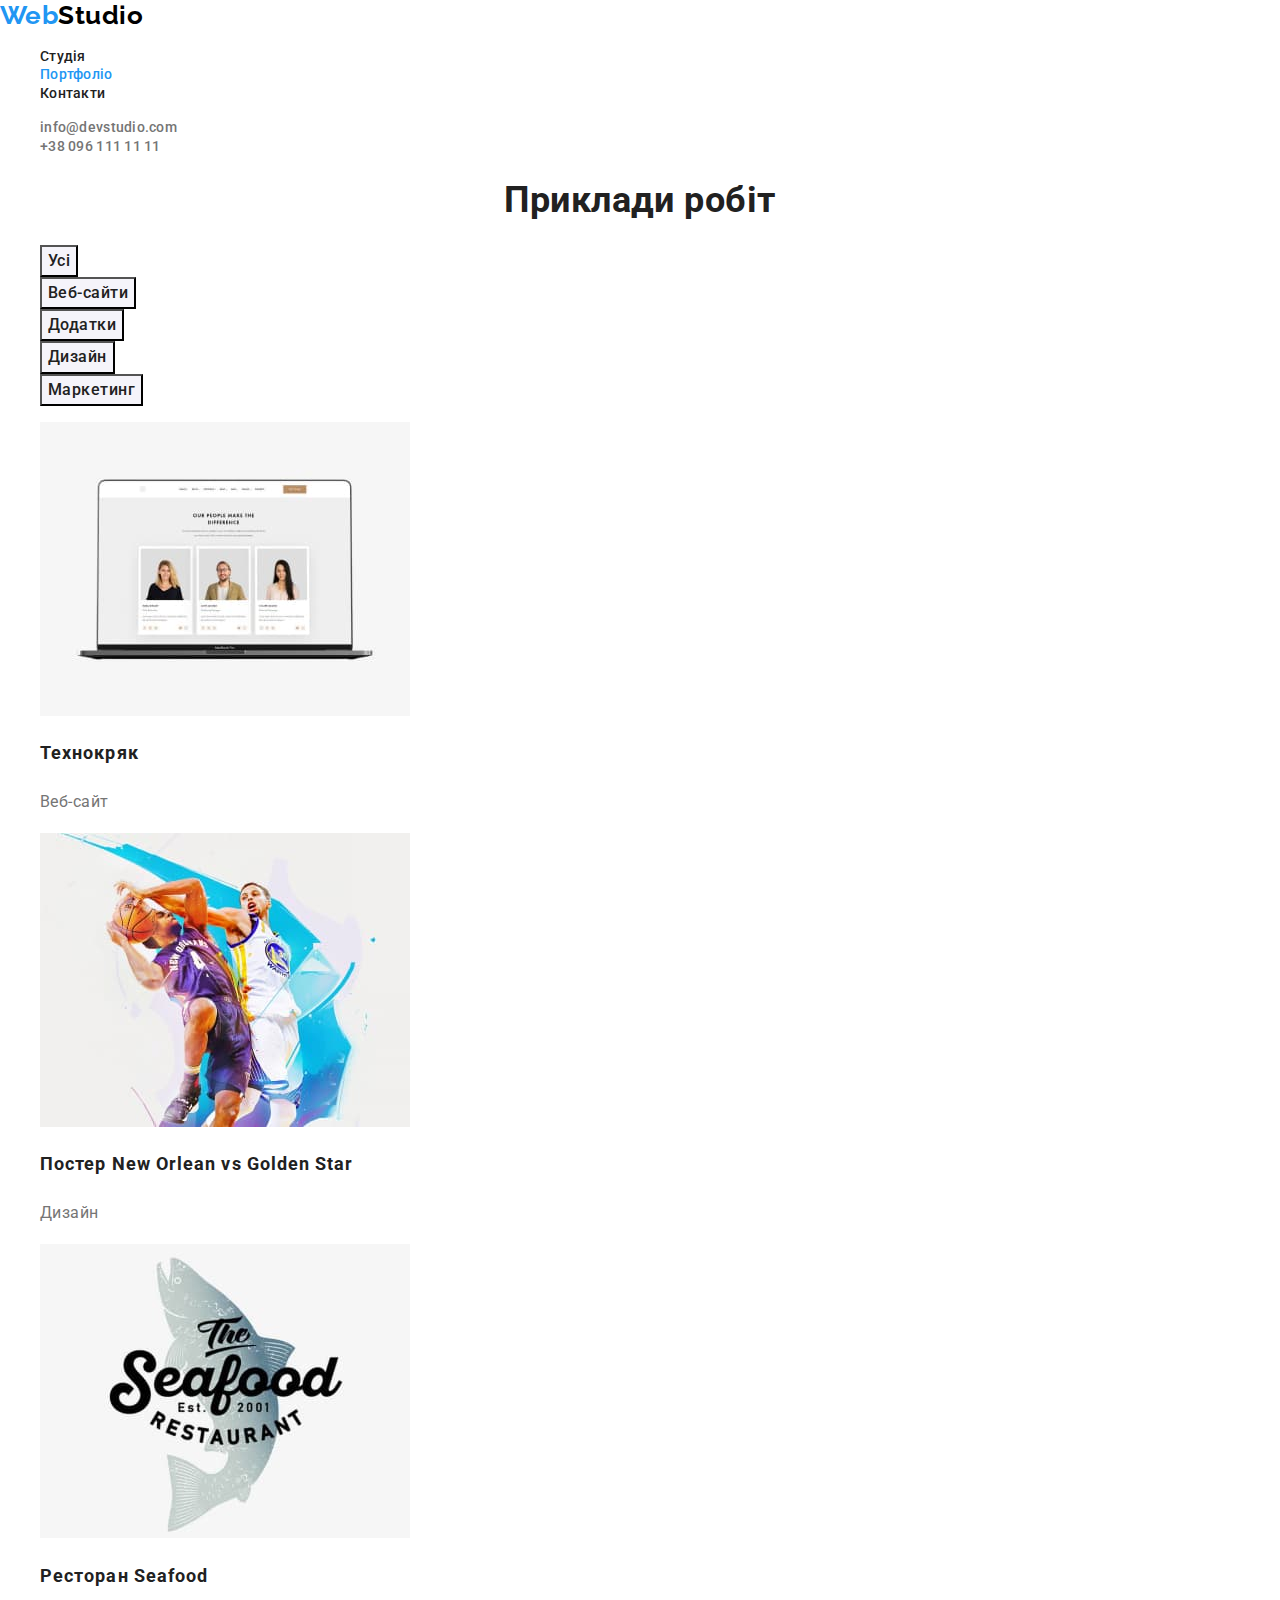
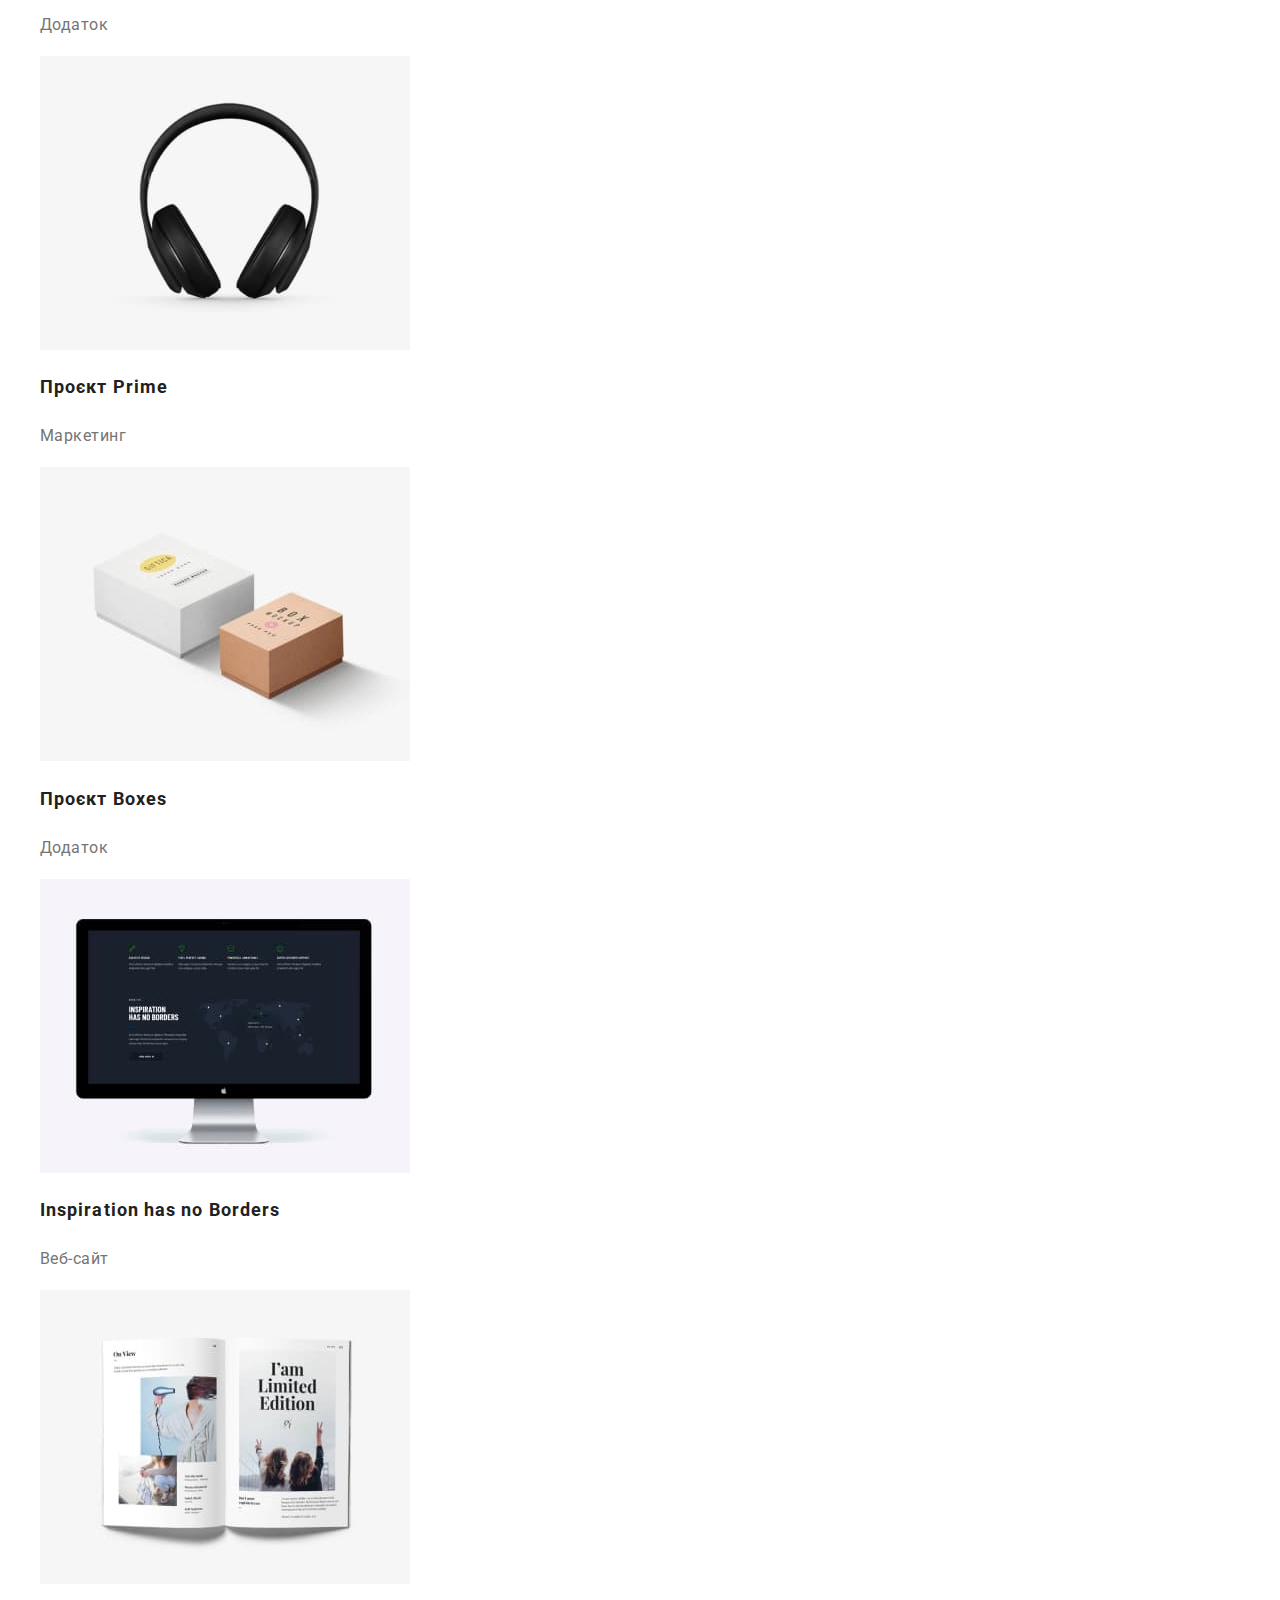
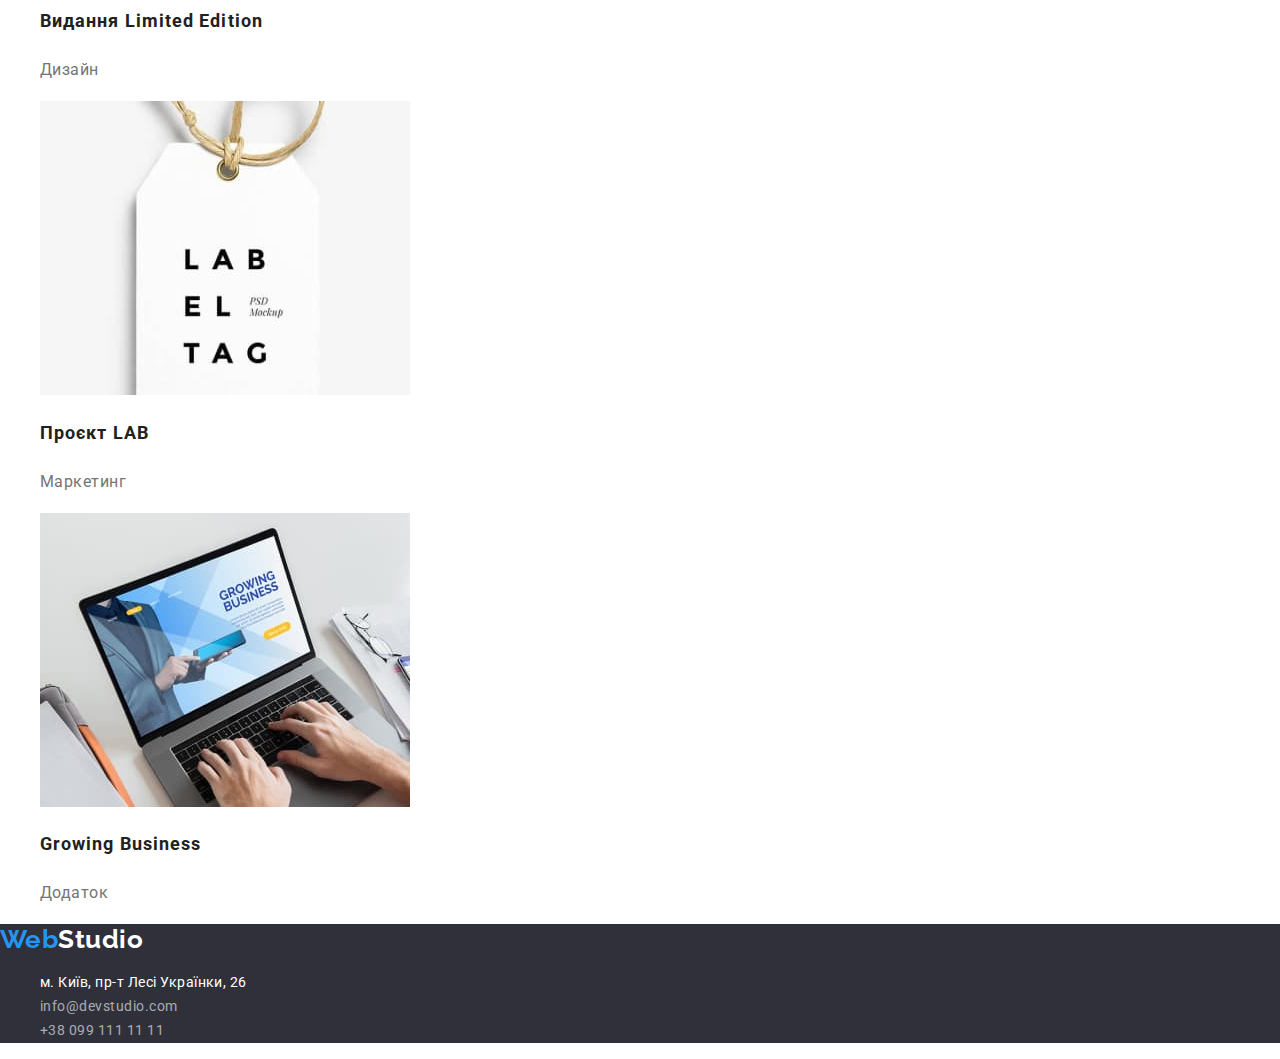
==== portfolio.html @ f47fa20b "adds files from hw 2 and normalize" ====
<!DOCTYPE html>
<html lang="en">
  <head>
    <meta charset="UTF-8" />
    <meta http-equiv="X-UA-Compatible" content="IE=edge" />
    <meta name="viewport" content="width=device-width, initial-scale=1.0" />
    <title>WebStudio Portfolio</title>
    <link rel="preconnect" href="https://fonts.googleapis.com" />
    <link rel="preconnect" href="https://fonts.gstatic.com" crossorigin />
    <link
      href="https://fonts.googleapis.com/css2?family=Raleway:wght@700&family=Roboto:wght@400;500;700;900&display=swap"
      rel="stylesheet"
    />
    <link rel="stylesheet" href="https://cdnjs.cloudflare.com/ajax/libs/modern-normalize/1.1.0/modern-normalize.min.css" />
    <link rel="stylesheet" href="./css/styles.css" />
  </head>
  <body>
    <header>
      <nav>
        <a class="link logo" href="./index.html ">
          <span class="logo-start">Web</span>Studio</a
        >
        <ul class="list site-nav">
          <li><a class="link" href="./index.html">Студія</a></li>
          <li><a class="link current" href="./portfolio.html">Портфоліо</a></li>
          <li><a class="link" href="">Контакти</a></li>
        </ul>
      </nav>
      <ul class="list contacts-nav">
        <li>
          <a class="link" href="mailto:info@devstudio.com"
            >info@devstudio.com</a
          >
        </li>
        <li><a class="link" href="tel:+380961111111">+38 096 111 11 11</a></li>
      </ul>
    </header>
    <main>
      <section>
        <h1 class="title">Приклади робiт</h1>
        <!-- h1 will be hidden with the help of css -->
        <ul class="list sorter">
          <li><button type="button" class="button">Усі</button></li>
          <li><button type="button" class="button">Веб-сайти</button></li>
          <li><button type="button" class="button">Додатки</button></li>
          <li><button type="button" class="button">Дизайн</button></li>
          <li><button type="button" class="button">Маркетинг</button></li>
        </ul>
        <ul class="list work-example">
          <li>
            <a href="" class="example">
              <img
                src="./images/portfolio-pics/img-1.jpg"
                alt="Ноутбук"
                width="370"
                height="294"
              />
              <h2 class="subtitle">Технокряк</h2>
              <p class="text">Веб-сайт</p>
            </a>
          </li>
          <li>
            <a href="" class="example">
              <img
                src="./images/portfolio-pics/img-2.jpg"
                alt="Баскетбол"
                width="370"
                height="294"
              />
              <h2 class="subtitle">
                Постер <span lang="en">New Orlean vs Golden Star</span>
              </h2>
              <p class="text">Дизайн</p>
            </a>
          </li>
          <li>
            <a href="" class="example">
              <img
                src="./images/portfolio-pics/img-3.jpg"
                alt="Риба"
                width="370"
                height="294"
              />
              <h2 class="subtitle">Ресторан <span lang="en">Seafood</span></h2>
              <p class="text">Додаток</p>
            </a>
          </li>
          <li>
            <a href="" class="example">
              <img
                src="./images/portfolio-pics/img-4.jpg"
                alt="Навушники"
                width="370"
                height="294"
              />
              <h2 class="subtitle">Проєкт <span lang="en">Prime</span></h2>
              <p class="text">Маркетинг</p>
            </a>
          </li>
          <li>
            <a href="" class="example">
              <img
                src="./images/portfolio-pics/img-5.jpg"
                alt="Дві коробки"
                width="370"
                height="294"
              />
              <h2 class="subtitle">Проєкт <span lang="en">Boxes </span></h2>
              <p class="text">Додаток</p>
            </a>
          </li>
          <li>
            <a href="" class="example">
              <img
                src="./images/portfolio-pics/img-6.jpg"
                alt="Монітор iMac"
                width="370"
                height="294"
              />
              <h2 class="subtitle" lang="en">Inspiration has no Borders</h2>
              <p class="text">Веб-сайт</p>
            </a>
          </li>
          <li>
            <a href="" class="example">
              <img
                src="./images/portfolio-pics/img-7.jpg"
                alt="Журнал"
                width="370"
                height="294"
              />
              <h2 class="subtitle">Видання <span>Limited Edition</span></h2>
              <p class="text">Дизайн</p>
            </a>
          </li>
          <li>
            <a href="" class="example">
              <img
                src="./images/portfolio-pics/img-8.jpg"
                alt="Бірка"
                width="370"
                height="294"
              />
              <h2 class="subtitle">Проєкт <span lang="en">LAB</span></h2>
              <p class="text">Маркетинг</p>
            </a>
          </li>
          <li>
            <a href="" class="example">
              <img
                src="./images/portfolio-pics/img-9.jpg"
                alt="Руки на ноутбуці"
                width="370"
                height="294"
              />
              <h2 class="subtitle" lang="en">Growing Business</h2>
              <p class="text">Додаток</p>
            </a>
          </li>
        </ul>
      </section>
    </main>
    <footer class="footer">
      <a class="link logo" href="./index.html"
        ><span class="logo-start">Web</span
        ><span class="logo-end">Studio</span></a
      >
      <address class="address-nav">
        <ul class="list">
          <li>
            <a
              class="link map"
              href="https://goo.gl/maps/hFDBtTGMjcZhoMpHA"
              target="_blank"
              rel="noopener noreferrer nofollow"
            >
              м. Київ, пр-т Лесі Українки, 26</a
            >
          </li>
          <li>
            <a class="link contact" href="mailto:info@devstudio.com"
              >info@devstudio.com</a
            >
          </li>
          <li>
            <a class="link contact" href="tel:+380991111111"
              >+38 099 111 11 11</a
            >
          </li>
        </ul>
      </address>
    </footer>
  </body>
</html>
---- css/styles.css ----
/* основной цвет бэка #F5F5F5 */
/* #FFFFFF цвет бэка хедера  */
/* цвет бэка футера #2F303A */
/* наша команда #F5F4FA */
/* цвет заголовков #212121 */
/* увет текста #757575 */
/*  акцент #2196F3 */
/* roboto 400 700 */

:root {
  --main-background-color: #ffffff;
  --footer-backgroung-color: #2f303a;
  --main-color: #757575;
  --title-color: #212121;
  --accent-color: #2196f3;
}
/* basic styles */
body {
  background-color: var(--main-background-color);
  color: var(--main-color);
  font-family: Roboto, sans-serif;
  letter-spacing: 0.03em;
}
.list {
  list-style: none;
}
.link {
  text-decoration: inherit;
}

/* header styles */
header {
  background-color: #ffffff;
}
.logo {
  color: #000;
}
.logo-start {
  color: var(--accent-color);
}
.site-nav .link {
  color: var(--title-color);
}
.site-nav .link:hover,
.site-nav .link:focus {
  color: var(--accent-color);
}
.contacts-nav .link {
  color: inherit;
}
.contacts-nav .link:hover,
.contacts-nav .link:focus {
  color: var(--accent-color);
}
.site-nav .current {
  color: var(--accent-color);
}
.logo {
  font-family: Raleway, sans-serif;
  font-weight: 700;
  font-size: 26px;
  line-height: 1.19;
}
.site-nav .link,
.contacts-nav .link {
  font-weight: 500;
  font-size: 14px;
  line-height: 1.14;
  letter-spacing: 0.02em;
}

/* main styles */
.hero {
  background-color: var(--footer-backgroung-color);
}
.hero-title {
  color: var(--main-background-color);
  font-weight: 900;
  font-size: 44px;
  line-height: 1.36;
  text-align: center;
  text-transform: uppercase;
}

.title,
.subtitle {
  color: var(--title-color);
}
.hero-button {
  color: var(--main-background-color);
  background-color: var(--accent-color);
  font-family: inherit;
  font-weight: 700;
  font-size: 16px;
  line-height: 1.88;
}
.hero-button:hover,
.hero-button:focus {
  background-color: #188ce8;
}
.button {
  color: var(--title-color);
  background-color: #f5f4fa;
}
.button:hover,
.button:focus {
  color: var(--main-background-color);
  background-color: var(--accent-color);
}
.button,
.hero-button {
  cursor: pointer;
}
.list .example {
  text-decoration: inherit;
  color: inherit;
}
.work-example .subtitle,
.hero-title,
.hero-button {
  letter-spacing: 0.06em;
}
.title {
  font-size: 36px;
  line-height: 1.17;
  text-align: center;
}
.advantages .subtitle {
  font-size: 14px;
  line-height: 1.42;
  text-transform: uppercase;
}
.advantages .text {
  font-style: normal;
  font-size: 14px;
  line-height: 1.71;
}
.team {
  background-color: #f5f4fa;
}
.team .card {
  background-color: var(--main-background-color);
}
.team .subtitle {
  font-weight: 500;
  font-size: 16px;
  line-height: 1.19;
}
.team .position {
  font-size: 16px;
  line-height: 1.19;
}

.sorter .button {
  font-family: inherit;
  font-weight: 500;
  font-size: 16px;
  line-height: 1.63;
  letter-spacing: inherit;
}
.work-example .subtitle {
  font-size: 18px;
  line-height: 2;
}
.work-example .text {
  font-size: 16px;
  line-height: 1.88;
}
/* footer styles */
.footer {
  background-color: var(--footer-backgroung-color);
}
.logo-end {
  color: var(--main-background-color);
}
.link .map {
  color: var(--main-background-color);
}
.address-nav > .list {
  font-style: normal;
}
.map {
  color: var(--main-background-color);
}
.contact {
  color: rgba(255, 255, 255, 0.6);
}
.map:hover,
.contact:hover,
.map:focus,
.contact:focus {
  color: var(--accent-color);
}
.map,
.contact {
  font-size: 14px;
  line-height: 1.71;
}
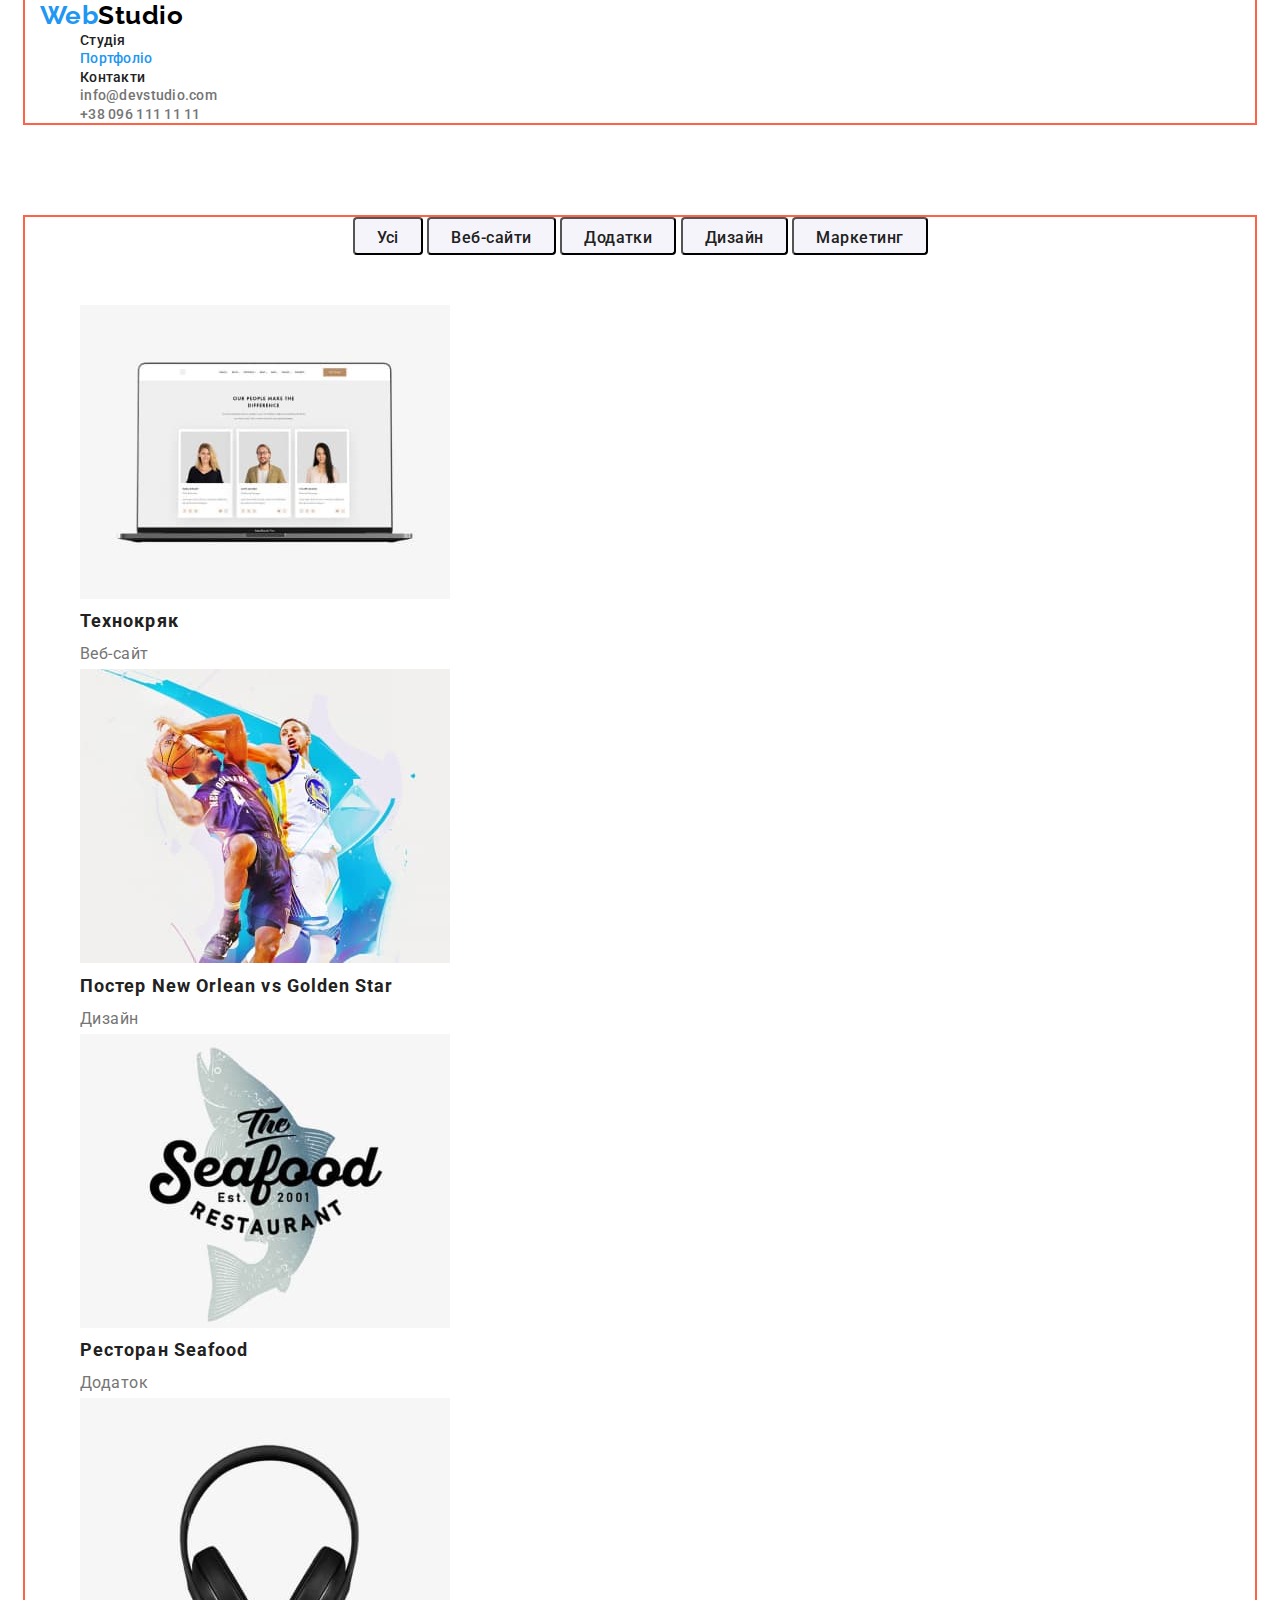
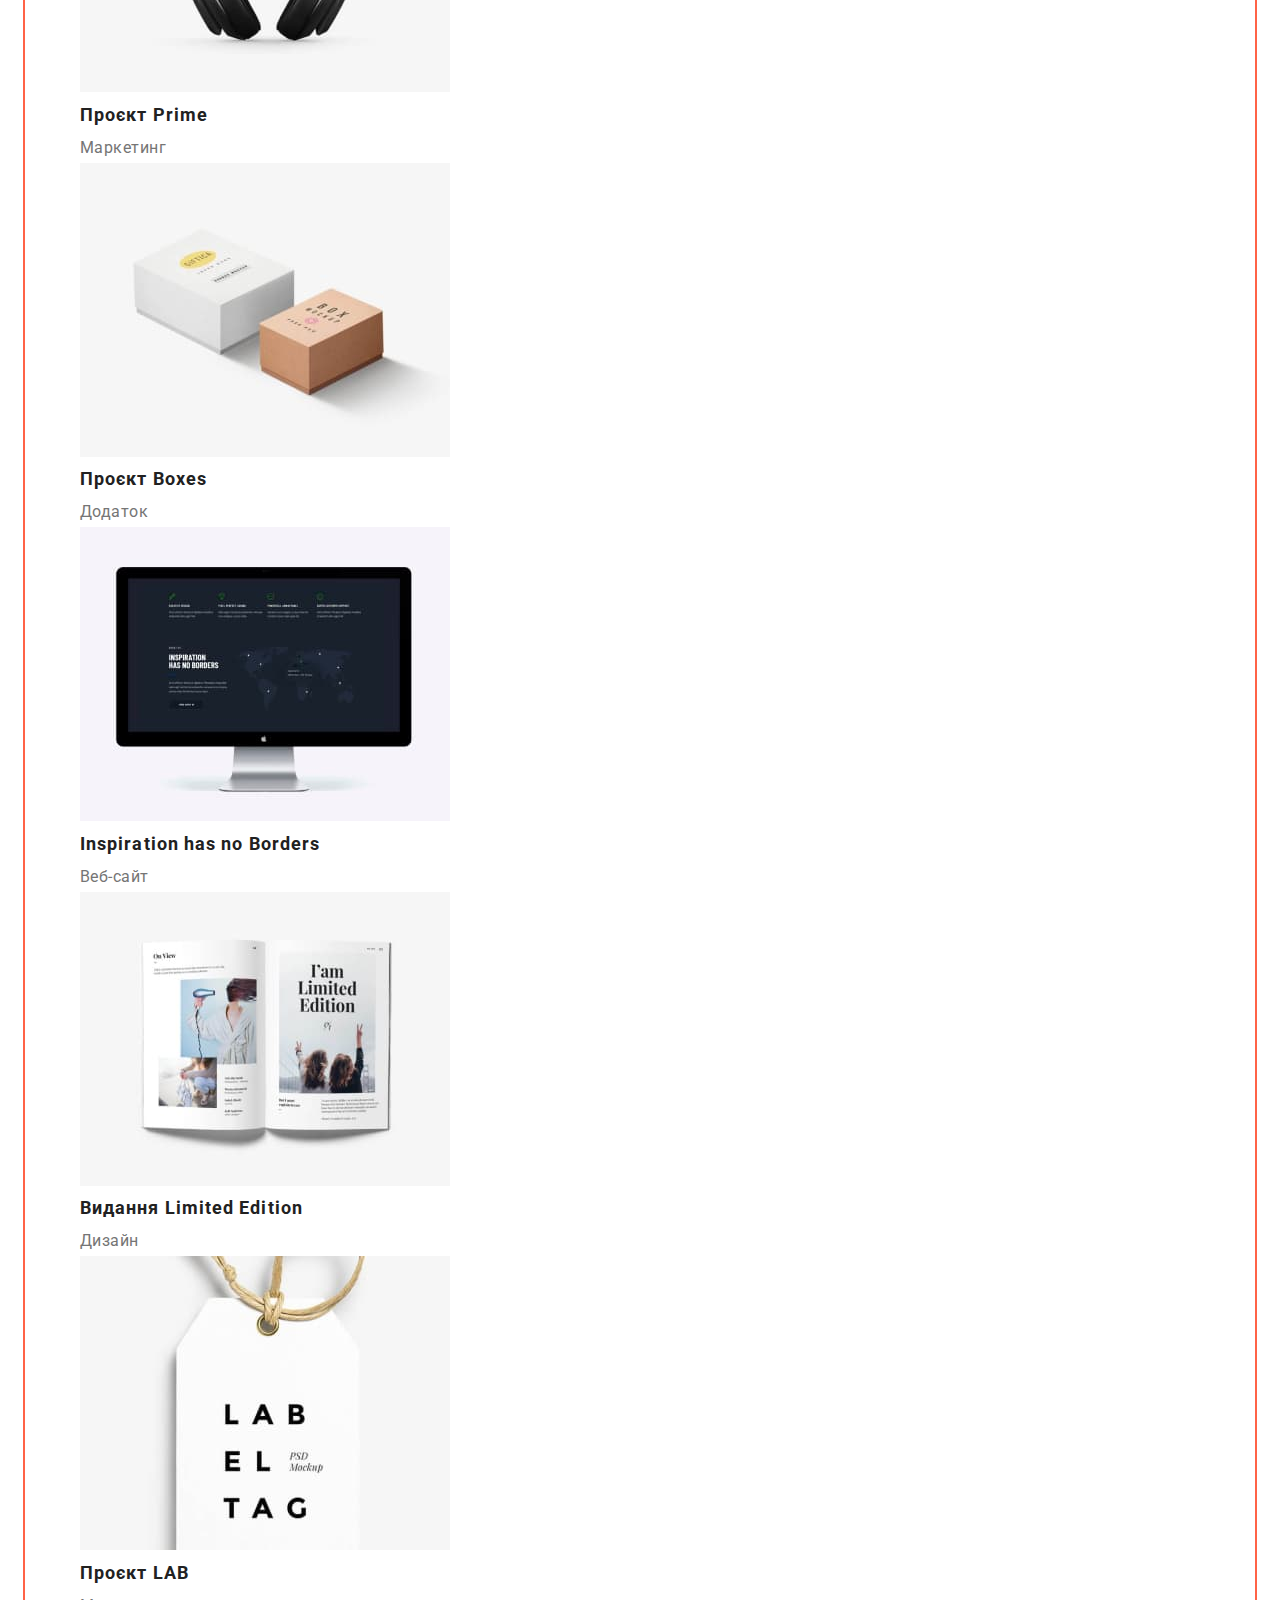
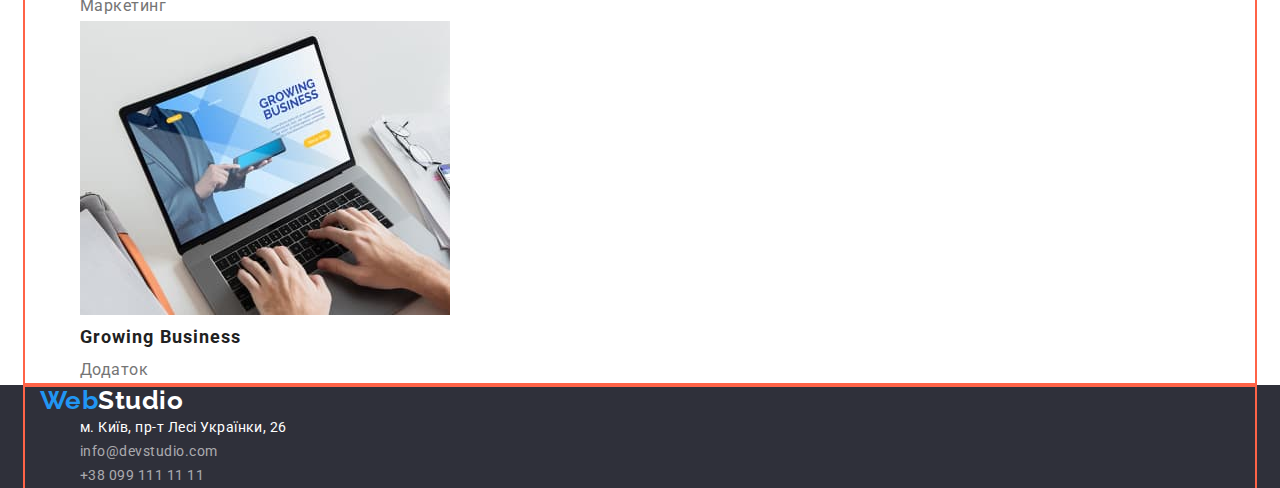
==== commit a74ec543: "adds button styles and hides title" ====
--- a/portfolio.html
+++ b/portfolio.html
@@ -1,5 +1,5 @@
 <!DOCTYPE html>
-<html lang="en">
+<html lang="uk">
   <head>
     <meta charset="UTF-8" />
     <meta http-equiv="X-UA-Compatible" content="IE=edge" />
@@ -11,184 +11,199 @@
       href="https://fonts.googleapis.com/css2?family=Raleway:wght@700&family=Roboto:wght@400;500;700;900&display=swap"
       rel="stylesheet"
     />
-    <link rel="stylesheet" href="https://cdnjs.cloudflare.com/ajax/libs/modern-normalize/1.1.0/modern-normalize.min.css" />
+    <link
+      rel="stylesheet"
+      href="https://cdnjs.cloudflare.com/ajax/libs/modern-normalize/1.1.0/modern-normalize.min.css"
+    />
     <link rel="stylesheet" href="./css/styles.css" />
   </head>
   <body>
     <header>
-      <nav>
-        <a class="link logo" href="./index.html ">
-          <span class="logo-start">Web</span>Studio</a
-        >
-        <ul class="list site-nav">
-          <li><a class="link" href="./index.html">Студія</a></li>
-          <li><a class="link current" href="./portfolio.html">Портфоліо</a></li>
-          <li><a class="link" href="">Контакти</a></li>
-        </ul>
-      </nav>
-      <ul class="list contacts-nav">
-        <li>
-          <a class="link" href="mailto:info@devstudio.com"
-            >info@devstudio.com</a
+      <div class="container">
+        <nav>
+          <a class="link logo" href="./index.html ">
+            <span class="logo-start">Web</span>Studio</a
           >
-        </li>
-        <li><a class="link" href="tel:+380961111111">+38 096 111 11 11</a></li>
-      </ul>
-    </header>
-    <main>
-      <section>
-        <h1 class="title">Приклади робiт</h1>
-        <!-- h1 will be hidden with the help of css -->
-        <ul class="list sorter">
-          <li><button type="button" class="button">Усі</button></li>
-          <li><button type="button" class="button">Веб-сайти</button></li>
-          <li><button type="button" class="button">Додатки</button></li>
-          <li><button type="button" class="button">Дизайн</button></li>
-          <li><button type="button" class="button">Маркетинг</button></li>
-        </ul>
-        <ul class="list work-example">
+          <ul class="list site-nav">
+            <li><a class="link" href="./index.html">Студія</a></li>
+            <li>
+              <a class="link current" href="./portfolio.html">Портфоліо</a>
+            </li>
+            <li><a class="link" href="">Контакти</a></li>
+          </ul>
+        </nav>
+        <ul class="list contacts-nav">
           <li>
-            <a href="" class="example">
-              <img
-                src="./images/portfolio-pics/img-1.jpg"
-                alt="Ноутбук"
-                width="370"
-                height="294"
-              />
-              <h2 class="subtitle">Технокряк</h2>
-              <p class="text">Веб-сайт</p>
-            </a>
-          </li>
-          <li>
-            <a href="" class="example">
-              <img
-                src="./images/portfolio-pics/img-2.jpg"
-                alt="Баскетбол"
-                width="370"
-                height="294"
-              />
-              <h2 class="subtitle">
-                Постер <span lang="en">New Orlean vs Golden Star</span>
-              </h2>
-              <p class="text">Дизайн</p>
-            </a>
-          </li>
-          <li>
-            <a href="" class="example">
-              <img
-                src="./images/portfolio-pics/img-3.jpg"
-                alt="Риба"
-                width="370"
-                height="294"
-              />
-              <h2 class="subtitle">Ресторан <span lang="en">Seafood</span></h2>
-              <p class="text">Додаток</p>
-            </a>
-          </li>
-          <li>
-            <a href="" class="example">
-              <img
-                src="./images/portfolio-pics/img-4.jpg"
-                alt="Навушники"
-                width="370"
-                height="294"
-              />
-              <h2 class="subtitle">Проєкт <span lang="en">Prime</span></h2>
-              <p class="text">Маркетинг</p>
-            </a>
-          </li>
-          <li>
-            <a href="" class="example">
-              <img
-                src="./images/portfolio-pics/img-5.jpg"
-                alt="Дві коробки"
-                width="370"
-                height="294"
-              />
-              <h2 class="subtitle">Проєкт <span lang="en">Boxes </span></h2>
-              <p class="text">Додаток</p>
-            </a>
-          </li>
-          <li>
-            <a href="" class="example">
-              <img
-                src="./images/portfolio-pics/img-6.jpg"
-                alt="Монітор iMac"
-                width="370"
-                height="294"
-              />
-              <h2 class="subtitle" lang="en">Inspiration has no Borders</h2>
-              <p class="text">Веб-сайт</p>
-            </a>
-          </li>
-          <li>
-            <a href="" class="example">
-              <img
-                src="./images/portfolio-pics/img-7.jpg"
-                alt="Журнал"
-                width="370"
-                height="294"
-              />
-              <h2 class="subtitle">Видання <span>Limited Edition</span></h2>
-              <p class="text">Дизайн</p>
-            </a>
-          </li>
-          <li>
-            <a href="" class="example">
-              <img
-                src="./images/portfolio-pics/img-8.jpg"
-                alt="Бірка"
-                width="370"
-                height="294"
-              />
-              <h2 class="subtitle">Проєкт <span lang="en">LAB</span></h2>
-              <p class="text">Маркетинг</p>
-            </a>
-          </li>
-          <li>
-            <a href="" class="example">
-              <img
-                src="./images/portfolio-pics/img-9.jpg"
-                alt="Руки на ноутбуці"
-                width="370"
-                height="294"
-              />
-              <h2 class="subtitle" lang="en">Growing Business</h2>
-              <p class="text">Додаток</p>
-            </a>
-          </li>
-        </ul>
-      </section>
-    </main>
-    <footer class="footer">
-      <a class="link logo" href="./index.html"
-        ><span class="logo-start">Web</span
-        ><span class="logo-end">Studio</span></a
-      >
-      <address class="address-nav">
-        <ul class="list">
-          <li>
-            <a
-              class="link map"
-              href="https://goo.gl/maps/hFDBtTGMjcZhoMpHA"
-              target="_blank"
-              rel="noopener noreferrer nofollow"
-            >
-              м. Київ, пр-т Лесі Українки, 26</a
-            >
-          </li>
-          <li>
-            <a class="link contact" href="mailto:info@devstudio.com"
+            <a class="link" href="mailto:info@devstudio.com"
               >info@devstudio.com</a
             >
           </li>
           <li>
-            <a class="link contact" href="tel:+380991111111"
-              >+38 099 111 11 11</a
-            >
+            <a class="link" href="tel:+380961111111">+38 096 111 11 11</a>
           </li>
         </ul>
-      </address>
+      </div>
+    </header>
+    <main>
+      <section>
+        <div class="container">
+          <h1 class="title visually-hidden">Приклади робiт</h1>
+          <!-- h1 will be hidden with the help of css -->
+          <ul class="list sorter">
+            <li><button type="button" class="button">Усі</button></li>
+            <li><button type="button" class="button">Веб-сайти</button></li>
+            <li><button type="button" class="button">Додатки</button></li>
+            <li><button type="button" class="button">Дизайн</button></li>
+            <li><button type="button" class="button">Маркетинг</button></li>
+          </ul>
+          <ul class="list work-example">
+            <li>
+              <a href="" class="example">
+                <img
+                  src="./images/portfolio-pics/img-1.jpg"
+                  alt="Ноутбук"
+                  width="370"
+                  height="294"
+                />
+                <h2 class="subtitle">Технокряк</h2>
+                <p class="text">Веб-сайт</p>
+              </a>
+            </li>
+            <li>
+              <a href="" class="example">
+                <img
+                  src="./images/portfolio-pics/img-2.jpg"
+                  alt="Баскетбол"
+                  width="370"
+                  height="294"
+                />
+                <h2 class="subtitle">
+                  Постер <span lang="en">New Orlean vs Golden Star</span>
+                </h2>
+                <p class="text">Дизайн</p>
+              </a>
+            </li>
+            <li>
+              <a href="" class="example">
+                <img
+                  src="./images/portfolio-pics/img-3.jpg"
+                  alt="Риба"
+                  width="370"
+                  height="294"
+                />
+                <h2 class="subtitle">
+                  Ресторан <span lang="en">Seafood</span>
+                </h2>
+                <p class="text">Додаток</p>
+              </a>
+            </li>
+            <li>
+              <a href="" class="example">
+                <img
+                  src="./images/portfolio-pics/img-4.jpg"
+                  alt="Навушники"
+                  width="370"
+                  height="294"
+                />
+                <h2 class="subtitle">Проєкт <span lang="en">Prime</span></h2>
+                <p class="text">Маркетинг</p>
+              </a>
+            </li>
+            <li>
+              <a href="" class="example">
+                <img
+                  src="./images/portfolio-pics/img-5.jpg"
+                  alt="Дві коробки"
+                  width="370"
+                  height="294"
+                />
+                <h2 class="subtitle">Проєкт <span lang="en">Boxes </span></h2>
+                <p class="text">Додаток</p>
+              </a>
+            </li>
+            <li>
+              <a href="" class="example">
+                <img
+                  src="./images/portfolio-pics/img-6.jpg"
+                  alt="Монітор iMac"
+                  width="370"
+                  height="294"
+                />
+                <h2 class="subtitle" lang="en">Inspiration has no Borders</h2>
+                <p class="text">Веб-сайт</p>
+              </a>
+            </li>
+            <li>
+              <a href="" class="example">
+                <img
+                  src="./images/portfolio-pics/img-7.jpg"
+                  alt="Журнал"
+                  width="370"
+                  height="294"
+                />
+                <h2 class="subtitle">Видання <span>Limited Edition</span></h2>
+                <p class="text">Дизайн</p>
+              </a>
+            </li>
+            <li>
+              <a href="" class="example">
+                <img
+                  src="./images/portfolio-pics/img-8.jpg"
+                  alt="Бірка"
+                  width="370"
+                  height="294"
+                />
+                <h2 class="subtitle">Проєкт <span lang="en">LAB</span></h2>
+                <p class="text">Маркетинг</p>
+              </a>
+            </li>
+            <li>
+              <a href="" class="example">
+                <img
+                  src="./images/portfolio-pics/img-9.jpg"
+                  alt="Руки на ноутбуці"
+                  width="370"
+                  height="294"
+                />
+                <h2 class="subtitle" lang="en">Growing Business</h2>
+                <p class="text">Додаток</p>
+              </a>
+            </li>
+          </ul>
+        </div>
+      </section>
+    </main>
+    <footer class="footer">
+      <div class="container">
+        <a class="link logo" href="./index.html"
+          ><span class="logo-start">Web</span
+          ><span class="logo-end">Studio</span></a
+        >
+        <address class="address-nav">
+          <ul class="list">
+            <li>
+              <a
+                class="link map"
+                href="https://goo.gl/maps/hFDBtTGMjcZhoMpHA"
+                target="_blank"
+                rel="noopener noreferrer nofollow"
+              >
+                м. Київ, пр-т Лесі Українки, 26</a
+              >
+            </li>
+            <li>
+              <a class="link contact" href="mailto:info@devstudio.com"
+                >info@devstudio.com</a
+              >
+            </li>
+            <li>
+              <a class="link contact" href="tel:+380991111111"
+                >+38 099 111 11 11</a
+              >
+            </li>
+          </ul>
+        </address>
+      </div>
     </footer>
   </body>
 </html>
--- a/css/styles.css
+++ b/css/styles.css
@@ -15,12 +15,34 @@
   --accent-color: #2196f3;
 }
 /* basic styles */
+html {
+  box-sizing: border-box;
+}
+*,
+*::after,
+*::before {
+  box-sizing: inherit;
+}
 body {
   background-color: var(--main-background-color);
   color: var(--main-color);
   font-family: Roboto, sans-serif;
   letter-spacing: 0.03em;
 }
+h1,
+h2,
+h3,
+p,
+ul {
+  margin: 0;
+}
+.container {
+  width: 1230px;
+  padding: 0 15px;
+  outline: 2px solid tomato;
+  margin: 0 auto;
+}
+
 .list {
   list-style: none;
 }
@@ -70,8 +92,27 @@
 }
 
 /* main styles */
+.visually-hidden {
+  position: absolute;
+  white-space: nowrap;
+  width: 1px;
+  height: 1px;
+  overflow: hidden;
+  border: 0;
+  padding: 0;
+  clip: rect(0 0 0 0);
+  clip-path: inset(50%);
+  margin: -1px;
+}
+
 .hero {
   background-color: var(--footer-backgroung-color);
+}
+
+.hero .container {
+  display: flex;
+  flex-direction: column;
+  align-items: center;
 }
 .hero-title {
   color: var(--main-background-color);
@@ -80,6 +121,9 @@
   line-height: 1.36;
   text-align: center;
   text-transform: uppercase;
+  min-width: 696px;
+  height: 120px;
+  margin-top: 200px;
 }
 
 .title,
@@ -93,6 +137,15 @@
   font-weight: 700;
   font-size: 16px;
   line-height: 1.88;
+
+  min-width: 216px;
+  height: 50px;
+  box-shadow: 0px 4px 4px rgba(0, 0, 0, 0.15);
+  border-radius: 4px;
+  padding: 10px 32px;
+  text-align: center;
+  margin-top: 30px;
+  margin-bottom: 200px;
 }
 .hero-button:hover,
 .hero-button:focus {
@@ -150,13 +203,28 @@
   font-size: 16px;
   line-height: 1.19;
 }
-
+.sorter {
+  margin-left: auto;
+  margin-right: auto;
+  margin-top: 94px;
+  margin-bottom: 34px;
+  padding-left: 0;
+  display: flex;
+  justify-content: space-between;
+  width: 575px;
+  height: 54px;
+}
 .sorter .button {
   font-family: inherit;
   font-weight: 500;
   font-size: 16px;
   line-height: 1.63;
   letter-spacing: inherit;
+
+  padding: 6px 22px;
+  height: 38px;
+  border-radius: 4px;
+  text-align: center;
 }
 .work-example .subtitle {
   font-size: 18px;
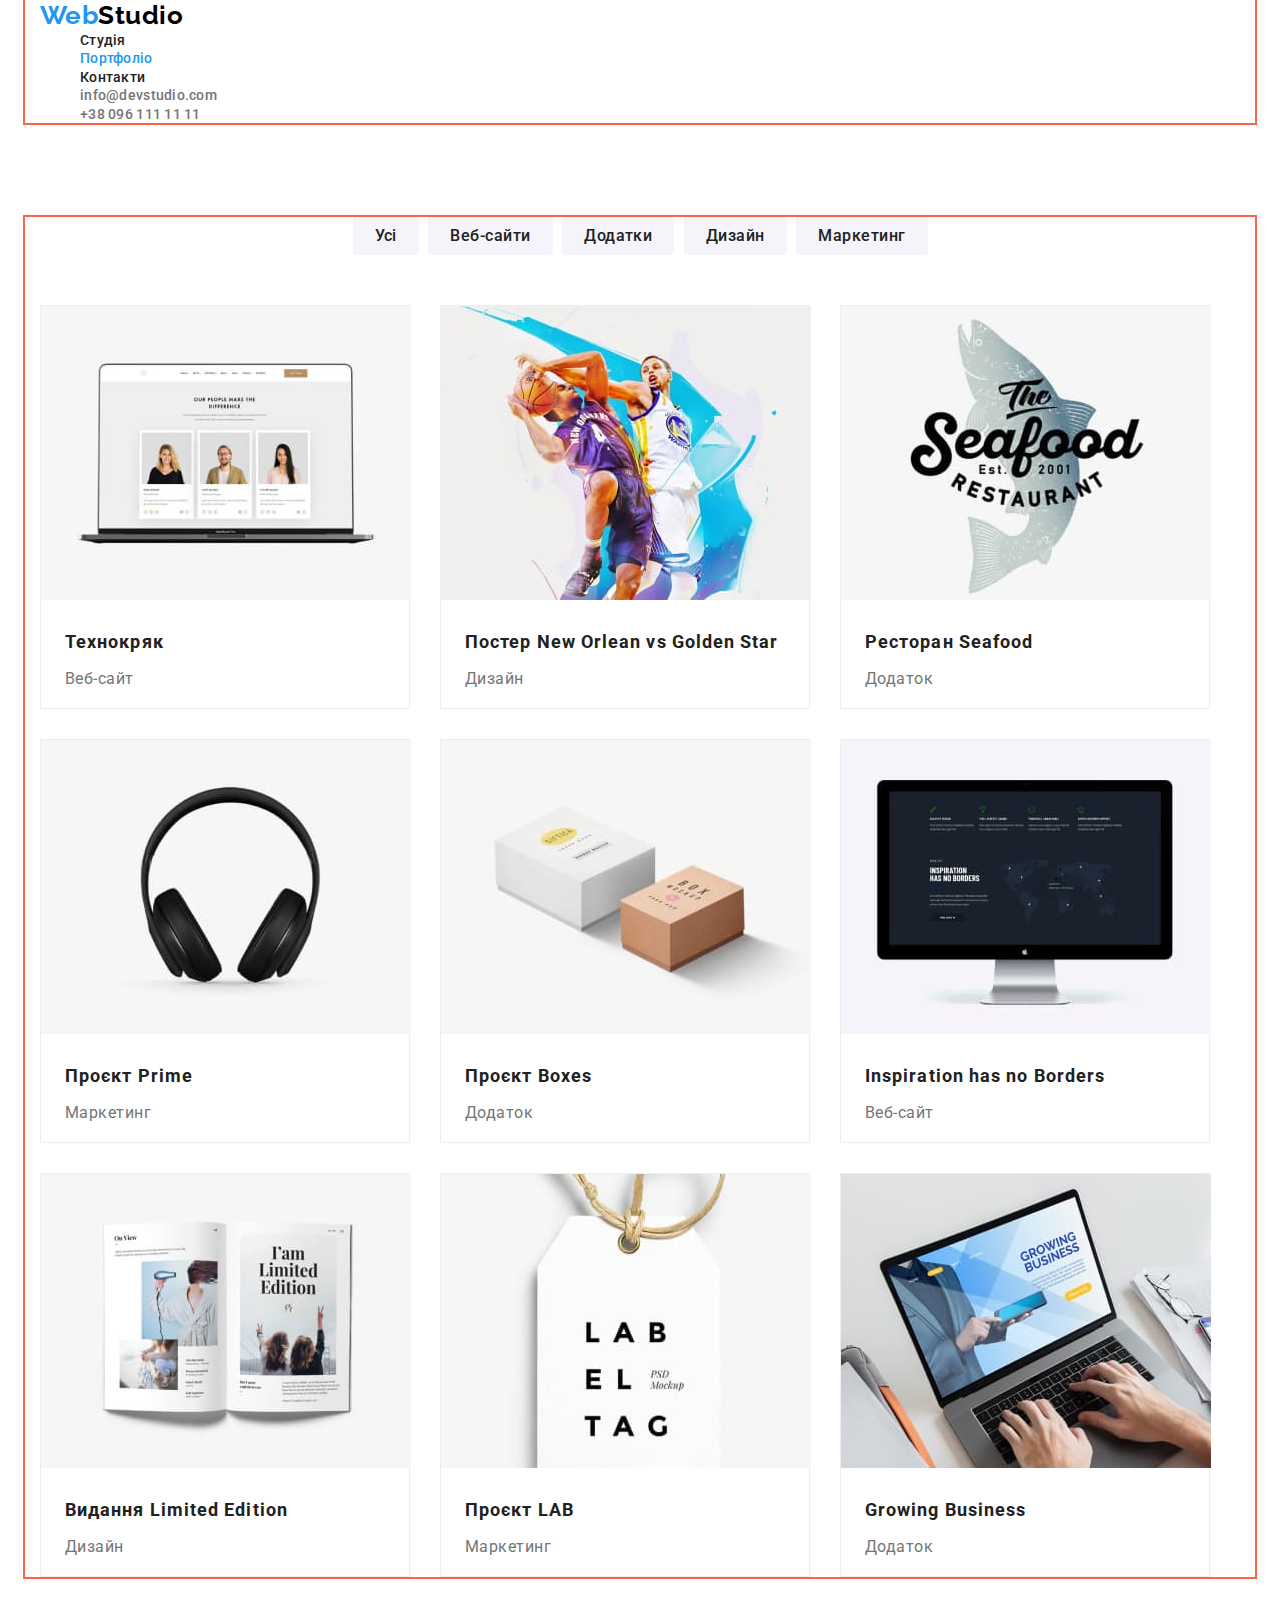
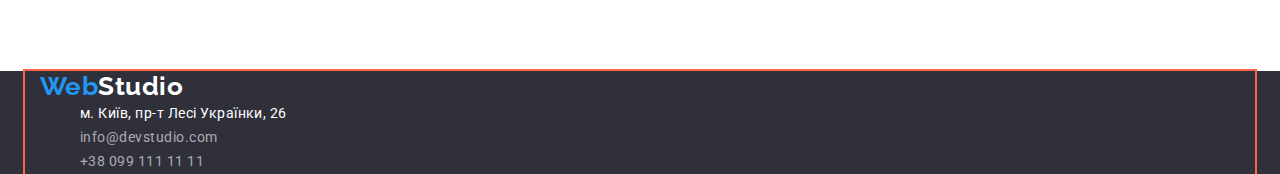
==== commit fee55328: "makes portfolio geometry" ====
--- a/portfolio.html
+++ b/portfolio.html
@@ -45,7 +45,7 @@
       </div>
     </header>
     <main>
-      <section>
+      <section class="section">
         <div class="container">
           <h1 class="title visually-hidden">Приклади робiт</h1>
           <!-- h1 will be hidden with the help of css -->
@@ -57,7 +57,7 @@
             <li><button type="button" class="button">Маркетинг</button></li>
           </ul>
           <ul class="list work-example">
-            <li>
+            <li class="example-item">
               <a href="" class="example">
                 <img
                   src="./images/portfolio-pics/img-1.jpg"
@@ -69,7 +69,7 @@
                 <p class="text">Веб-сайт</p>
               </a>
             </li>
-            <li>
+            <li class="example-item">
               <a href="" class="example">
                 <img
                   src="./images/portfolio-pics/img-2.jpg"
@@ -83,7 +83,7 @@
                 <p class="text">Дизайн</p>
               </a>
             </li>
-            <li>
+            <li class="example-item">
               <a href="" class="example">
                 <img
                   src="./images/portfolio-pics/img-3.jpg"
@@ -97,7 +97,7 @@
                 <p class="text">Додаток</p>
               </a>
             </li>
-            <li>
+            <li class="example-item">
               <a href="" class="example">
                 <img
                   src="./images/portfolio-pics/img-4.jpg"
@@ -109,7 +109,7 @@
                 <p class="text">Маркетинг</p>
               </a>
             </li>
-            <li>
+            <li class="example-item">
               <a href="" class="example">
                 <img
                   src="./images/portfolio-pics/img-5.jpg"
@@ -121,7 +121,7 @@
                 <p class="text">Додаток</p>
               </a>
             </li>
-            <li>
+            <li class="example-item">
               <a href="" class="example">
                 <img
                   src="./images/portfolio-pics/img-6.jpg"
@@ -133,7 +133,7 @@
                 <p class="text">Веб-сайт</p>
               </a>
             </li>
-            <li>
+            <li class="example-item">
               <a href="" class="example">
                 <img
                   src="./images/portfolio-pics/img-7.jpg"
@@ -145,7 +145,7 @@
                 <p class="text">Дизайн</p>
               </a>
             </li>
-            <li>
+            <li class="example-item">
               <a href="" class="example">
                 <img
                   src="./images/portfolio-pics/img-8.jpg"
@@ -157,7 +157,7 @@
                 <p class="text">Маркетинг</p>
               </a>
             </li>
-            <li>
+            <li class="example-item">
               <a href="" class="example">
                 <img
                   src="./images/portfolio-pics/img-9.jpg"
--- a/css/styles.css
+++ b/css/styles.css
@@ -41,6 +41,11 @@
   padding: 0 15px;
   outline: 2px solid tomato;
   margin: 0 auto;
+}
+
+.section {
+  padding-top: 94px;
+  padding-bottom: 94px;
 }
 
 .list {
@@ -206,7 +211,6 @@
 .sorter {
   margin-left: auto;
   margin-right: auto;
-  margin-top: 94px;
   margin-bottom: 34px;
   padding-left: 0;
   display: flex;
@@ -220,11 +224,17 @@
   font-size: 16px;
   line-height: 1.63;
   letter-spacing: inherit;
-
+  background: #f5f4fa;
   padding: 6px 22px;
   height: 38px;
   border-radius: 4px;
   text-align: center;
+  border: none;
+}
+.sorter .button:hover {
+  background: var(--accent-color);
+  box-shadow: 0px 3px 1px rgba(0, 0, 0, 0.1), 0px 1px 2px rgba(0, 0, 0, 0.08),
+    0px 2px 2px rgba(0, 0, 0, 0.12);
 }
 .work-example .subtitle {
   font-size: 18px;
@@ -233,6 +243,36 @@
 .work-example .text {
   font-size: 16px;
   line-height: 1.88;
+}
+
+.work-example {
+  width: 1170px;
+  padding-left: 0;
+  display: flex;
+  flex-wrap: wrap;
+  gap: 30px;
+  flex-basis: calc((100%-2 * 30) / 3);
+}
+.example-item {
+  width: 370px;
+  height: 404px;
+  border: 1px solid #eeeeee;
+}
+
+.work-example .subtitle {
+  height: 36px;
+  width: 322px;
+  margin-top: 20px;
+  margin-bottom: 4px;
+  margin-left: 24px;
+  margin-right: 24px;
+}
+.work-example .text {
+  height: 30px;
+  width: 322px;
+  margin-bottom: 20px;
+  margin-left: 24px;
+  margin-right: 24px;
 }
 /* footer styles */
 .footer {
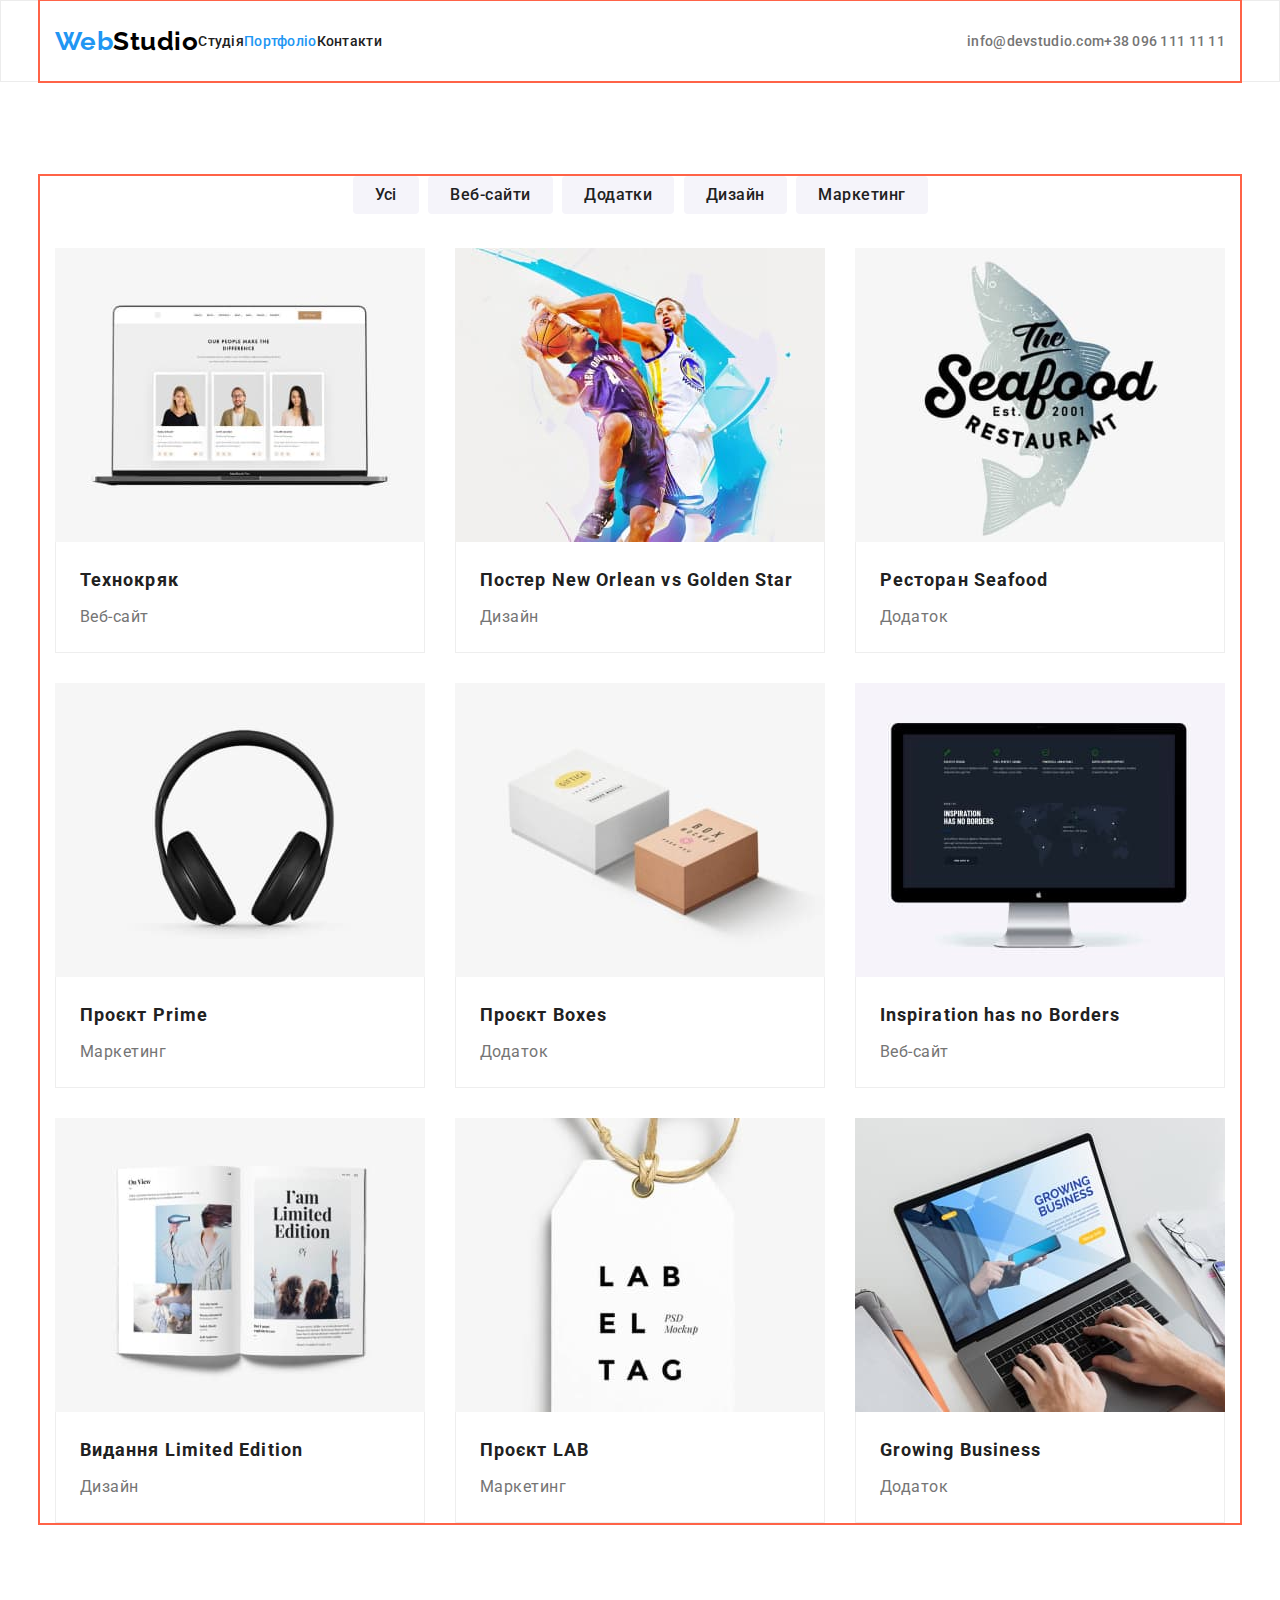
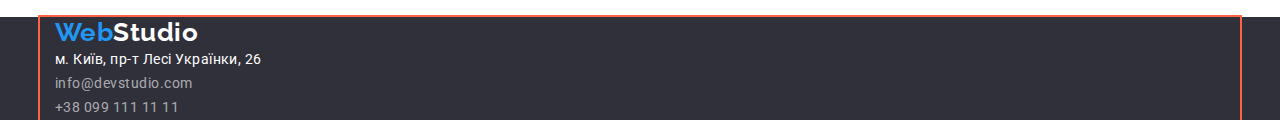
==== commit b9a670e5: "fixes mistakes in portfolio" ====
--- a/portfolio.html
+++ b/portfolio.html
@@ -20,7 +20,7 @@
   <body>
     <header>
       <div class="container">
-        <nav>
+        <nav class="header-nav">
           <a class="link logo" href="./index.html ">
             <span class="logo-start">Web</span>Studio</a
           >
@@ -60,113 +60,140 @@
             <li class="example-item">
               <a href="" class="example">
                 <img
+                  class="image"
                   src="./images/portfolio-pics/img-1.jpg"
                   alt="Ноутбук"
                   width="370"
                   height="294"
                 />
-                <h2 class="subtitle">Технокряк</h2>
-                <p class="text">Веб-сайт</p>
-              </a>
-            </li>
-            <li class="example-item">
-              <a href="" class="example">
-                <img
+                <div class="example-description">
+                  <h2 class="subtitle">Технокряк</h2>
+                  <p class="text">Веб-сайт</p>
+                </div>
+              </a>
+            </li>
+            <li class="example-item">
+              <a href="" class="example">
+                <img
+                  class="image"
                   src="./images/portfolio-pics/img-2.jpg"
                   alt="Баскетбол"
                   width="370"
                   height="294"
                 />
-                <h2 class="subtitle">
-                  Постер <span lang="en">New Orlean vs Golden Star</span>
-                </h2>
-                <p class="text">Дизайн</p>
-              </a>
-            </li>
-            <li class="example-item">
-              <a href="" class="example">
-                <img
+                <div class="example-description">
+                  <h2 class="subtitle">
+                    Постер <span lang="en">New Orlean vs Golden Star</span>
+                  </h2>
+                  <p class="text">Дизайн</p>
+                </div>
+              </a>
+            </li>
+            <li class="example-item">
+              <a href="" class="example">
+                <img
+                  class="image"
                   src="./images/portfolio-pics/img-3.jpg"
                   alt="Риба"
                   width="370"
                   height="294"
                 />
-                <h2 class="subtitle">
-                  Ресторан <span lang="en">Seafood</span>
-                </h2>
-                <p class="text">Додаток</p>
-              </a>
-            </li>
-            <li class="example-item">
-              <a href="" class="example">
-                <img
+                <div class="example-description">
+                  <h2 class="subtitle">
+                    Ресторан <span lang="en">Seafood</span>
+                  </h2>
+                  <p class="text">Додаток</p>
+                </div>
+              </a>
+            </li>
+            <li class="example-item">
+              <a href="" class="example">
+                <img
+                  class="image"
                   src="./images/portfolio-pics/img-4.jpg"
                   alt="Навушники"
                   width="370"
                   height="294"
                 />
-                <h2 class="subtitle">Проєкт <span lang="en">Prime</span></h2>
-                <p class="text">Маркетинг</p>
-              </a>
-            </li>
-            <li class="example-item">
-              <a href="" class="example">
-                <img
+                <div class="example-description">
+                  <h2 class="subtitle">Проєкт <span lang="en">Prime</span></h2>
+                  <p class="text">Маркетинг</p>
+                </div>
+              </a>
+            </li>
+            <li class="example-item">
+              <a href="" class="example">
+                <img
+                  class="image"
                   src="./images/portfolio-pics/img-5.jpg"
                   alt="Дві коробки"
                   width="370"
                   height="294"
                 />
-                <h2 class="subtitle">Проєкт <span lang="en">Boxes </span></h2>
-                <p class="text">Додаток</p>
-              </a>
-            </li>
-            <li class="example-item">
-              <a href="" class="example">
-                <img
+                <div class="example-description">
+                  <h2 class="subtitle">Проєкт <span lang="en">Boxes </span></h2>
+                  <p class="text">Додаток</p>
+                </div>
+              </a>
+            </li>
+            <li class="example-item">
+              <a href="" class="example">
+                <img
+                  class="image"
                   src="./images/portfolio-pics/img-6.jpg"
                   alt="Монітор iMac"
                   width="370"
                   height="294"
                 />
-                <h2 class="subtitle" lang="en">Inspiration has no Borders</h2>
-                <p class="text">Веб-сайт</p>
-              </a>
-            </li>
-            <li class="example-item">
-              <a href="" class="example">
-                <img
+                <div class="example-description">
+                  <h2 class="subtitle" lang="en">Inspiration has no Borders</h2>
+                  <p class="text">Веб-сайт</p>
+                </div>
+              </a>
+            </li>
+            <li class="example-item">
+              <a href="" class="example">
+                <img
+                  class="image"
                   src="./images/portfolio-pics/img-7.jpg"
                   alt="Журнал"
                   width="370"
                   height="294"
                 />
-                <h2 class="subtitle">Видання <span>Limited Edition</span></h2>
-                <p class="text">Дизайн</p>
-              </a>
-            </li>
-            <li class="example-item">
-              <a href="" class="example">
-                <img
+                <div class="example-description">
+                  <h2 class="subtitle">Видання <span>Limited Edition</span></h2>
+                  <p class="text">Дизайн</p>
+                </div>
+              </a>
+            </li>
+            <li class="example-item">
+              <a href="" class="example">
+                <img
+                  class="image"
                   src="./images/portfolio-pics/img-8.jpg"
                   alt="Бірка"
                   width="370"
                   height="294"
                 />
-                <h2 class="subtitle">Проєкт <span lang="en">LAB</span></h2>
-                <p class="text">Маркетинг</p>
-              </a>
-            </li>
-            <li class="example-item">
-              <a href="" class="example">
-                <img
+                <div class="example-description">
+                  <h2 class="subtitle">Проєкт <span lang="en">LAB</span></h2>
+                  <p class="text">Маркетинг</p>
+                </div>
+              </a>
+            </li>
+            <li class="example-item">
+              <a href="" class="example">
+                <img
+                  class="image"
                   src="./images/portfolio-pics/img-9.jpg"
                   alt="Руки на ноутбуці"
                   width="370"
                   height="294"
                 />
-                <h2 class="subtitle" lang="en">Growing Business</h2>
-                <p class="text">Додаток</p>
+                <div class="example-description">
+                  <h2 class="subtitle" lang="en">Growing Business</h2>
+                  <p class="text">Додаток</p>
+                </div>
               </a>
             </li>
           </ul>
--- a/css/styles.css
+++ b/css/styles.css
@@ -35,9 +35,10 @@
 p,
 ul {
   margin: 0;
+  padding-left: 0;
 }
 .container {
-  width: 1230px;
+  width: 1200px;
   padding: 0 15px;
   outline: 2px solid tomato;
   margin: 0 auto;
@@ -56,8 +57,30 @@
 }
 
 /* header styles */
+
+header .container {
+  display: flex;
+  justify-content: space-between;
+  align-items: center;
+  height: 80px;
+}
+
+.header-nav {
+  display: flex;
+}
+.site-nav {
+  display: flex;
+  align-items: center;
+}
+
+.contacts-nav {
+  display: flex;
+  align-items: center;
+}
+
 header {
   background-color: #ffffff;
+  border: 1px solid #ececec;
 }
 .logo {
   color: #000;
@@ -118,6 +141,8 @@
   display: flex;
   flex-direction: column;
   align-items: center;
+  padding-top: 200px;
+  padding-bottom: 200px;
 }
 .hero-title {
   color: var(--main-background-color);
@@ -127,8 +152,6 @@
   text-align: center;
   text-transform: uppercase;
   min-width: 696px;
-  height: 120px;
-  margin-top: 200px;
 }
 
 .title,
@@ -142,6 +165,7 @@
   font-weight: 700;
   font-size: 16px;
   line-height: 1.88;
+  box-shadow: 0px 4px 4px rgba(0, 0, 0, 0.15);
 
   min-width: 216px;
   height: 50px;
@@ -150,7 +174,6 @@
   padding: 10px 32px;
   text-align: center;
   margin-top: 30px;
-  margin-bottom: 200px;
 }
 .hero-button:hover,
 .hero-button:focus {
@@ -160,10 +183,12 @@
   color: var(--title-color);
   background-color: #f5f4fa;
 }
-.button:hover,
-.button:focus {
+.sorter .button:hover,
+.sorter .button:focus {
   color: var(--main-background-color);
   background-color: var(--accent-color);
+  box-shadow: 0px 3px 1px rgba(0, 0, 0, 0.1), 0px 1px 2px rgba(0, 0, 0, 0.08),
+    0px 2px 2px rgba(0, 0, 0, 0.12);
 }
 .button,
 .hero-button {
@@ -216,7 +241,6 @@
   display: flex;
   justify-content: space-between;
   width: 575px;
-  height: 54px;
 }
 .sorter .button {
   font-family: inherit;
@@ -231,11 +255,7 @@
   text-align: center;
   border: none;
 }
-.sorter .button:hover {
-  background: var(--accent-color);
-  box-shadow: 0px 3px 1px rgba(0, 0, 0, 0.1), 0px 1px 2px rgba(0, 0, 0, 0.08),
-    0px 2px 2px rgba(0, 0, 0, 0.12);
-}
+
 .work-example .subtitle {
   font-size: 18px;
   line-height: 2;
@@ -246,7 +266,6 @@
 }
 
 .work-example {
-  width: 1170px;
   padding-left: 0;
   display: flex;
   flex-wrap: wrap;
@@ -255,24 +274,23 @@
 }
 .example-item {
   width: 370px;
-  height: 404px;
-  border: 1px solid #eeeeee;
-}
-
+}
+
+.work-example .image {
+  display: block;
+}
 .work-example .subtitle {
-  height: 36px;
   width: 322px;
-  margin-top: 20px;
   margin-bottom: 4px;
-  margin-left: 24px;
-  margin-right: 24px;
 }
 .work-example .text {
-  height: 30px;
   width: 322px;
-  margin-bottom: 20px;
-  margin-left: 24px;
-  margin-right: 24px;
+}
+.example-description {
+  padding: 20px 24px;
+  border-bottom: 1px solid #eeeeee;
+  border-left: 1px solid #eeeeee;
+  border-right: 1px solid #eeeeee;
 }
 /* footer styles */
 .footer {
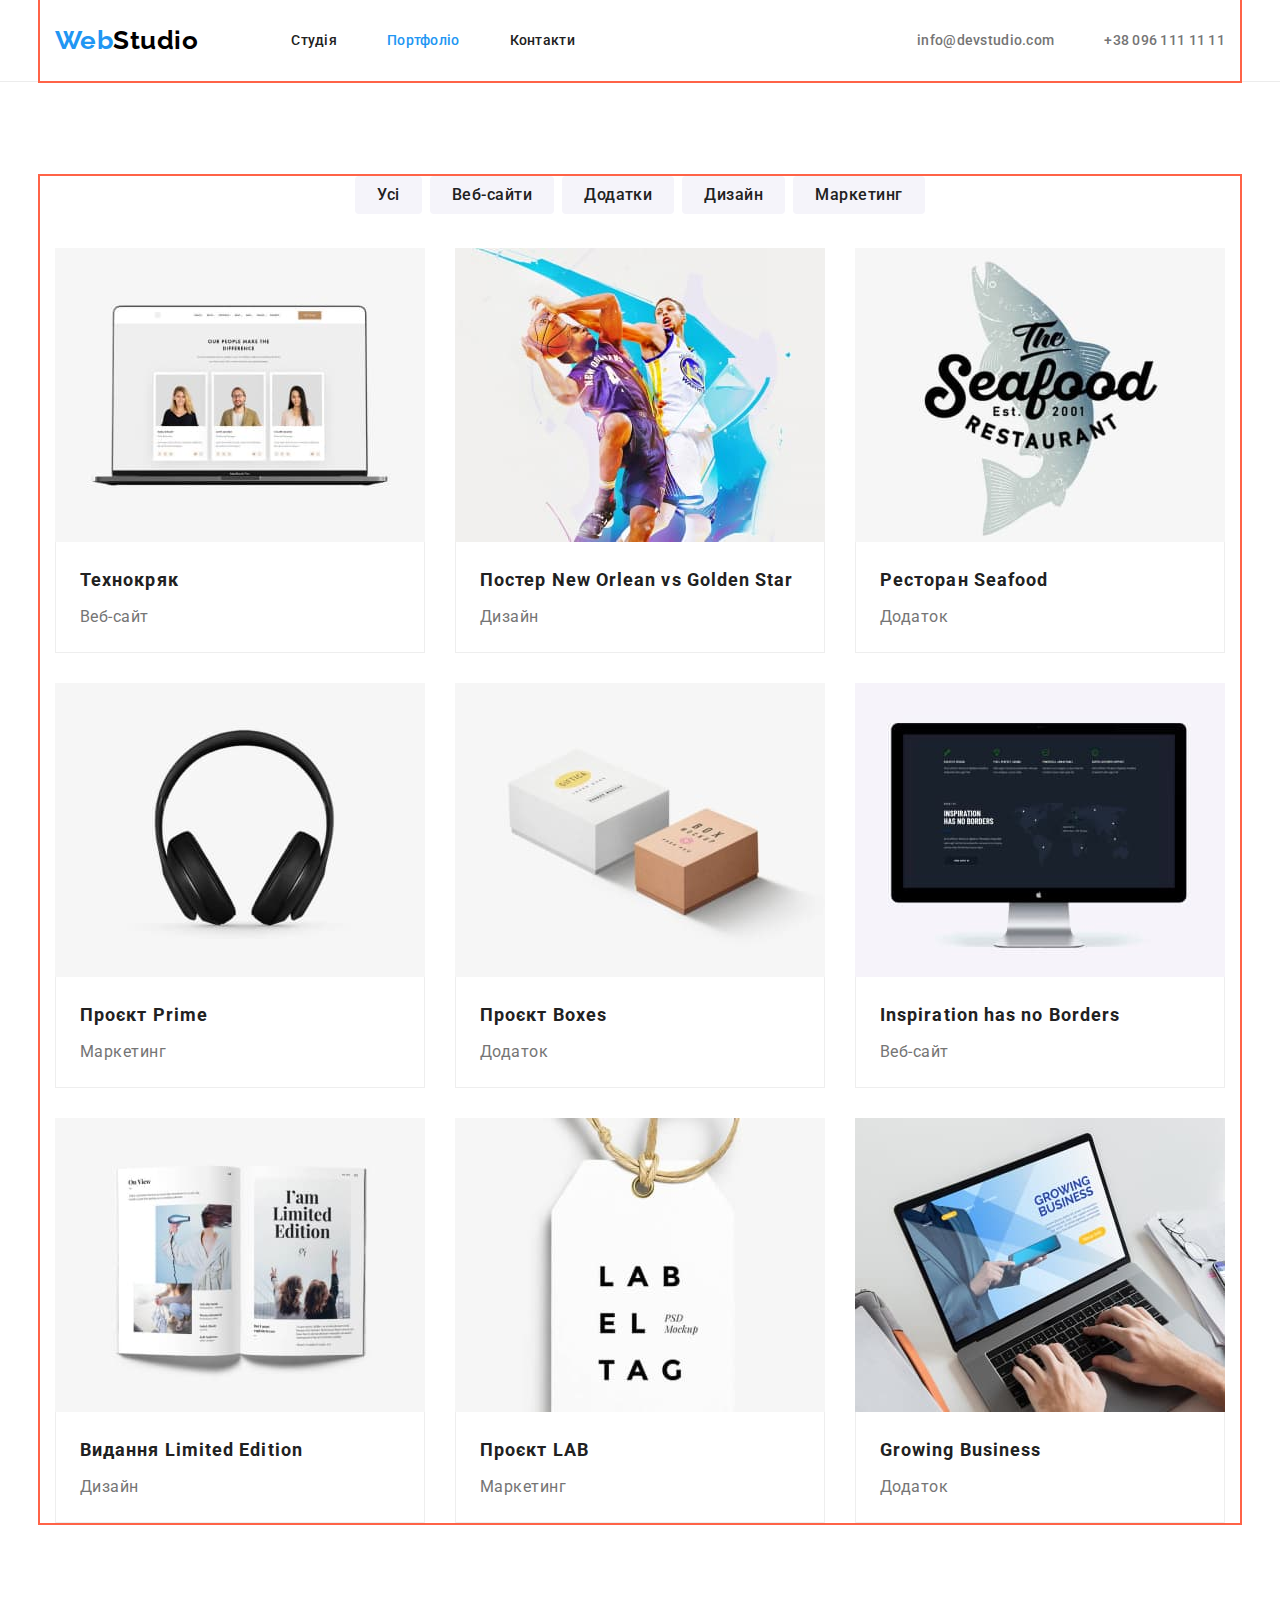
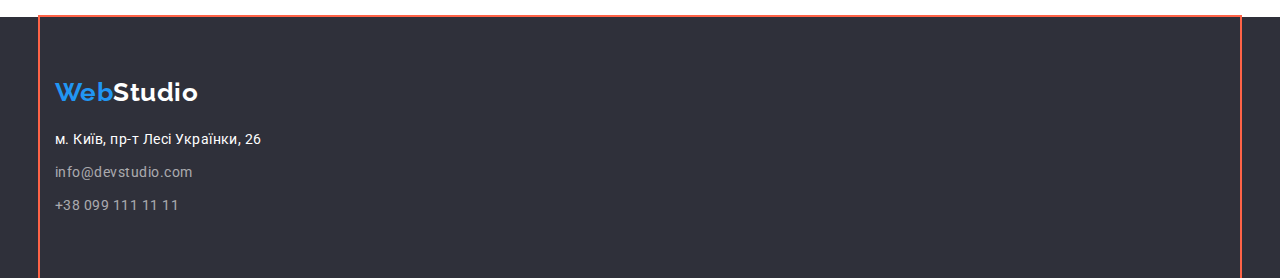
==== commit 316ebb0f: "adds footer and header geometry" ====
--- a/portfolio.html
+++ b/portfolio.html
@@ -18,27 +18,27 @@
     <link rel="stylesheet" href="./css/styles.css" />
   </head>
   <body>
-    <header>
+    <header class="page-header">
       <div class="container">
         <nav class="header-nav">
           <a class="link logo" href="./index.html ">
             <span class="logo-start">Web</span>Studio</a
           >
           <ul class="list site-nav">
-            <li><a class="link" href="./index.html">Студія</a></li>
-            <li>
+            <li class="item"><a class="link" href="./index.html">Студія</a></li>
+            <li class="item">
               <a class="link current" href="./portfolio.html">Портфоліо</a>
             </li>
-            <li><a class="link" href="">Контакти</a></li>
+            <li class="item"><a class="link" href="">Контакти</a></li>
           </ul>
         </nav>
         <ul class="list contacts-nav">
-          <li>
+          <li class="item">
             <a class="link" href="mailto:info@devstudio.com"
               >info@devstudio.com</a
             >
           </li>
-          <li>
+          <li class="item">
             <a class="link" href="tel:+380961111111">+38 096 111 11 11</a>
           </li>
         </ul>
@@ -50,11 +50,21 @@
           <h1 class="title visually-hidden">Приклади робiт</h1>
           <!-- h1 will be hidden with the help of css -->
           <ul class="list sorter">
-            <li><button type="button" class="button">Усі</button></li>
-            <li><button type="button" class="button">Веб-сайти</button></li>
-            <li><button type="button" class="button">Додатки</button></li>
-            <li><button type="button" class="button">Дизайн</button></li>
-            <li><button type="button" class="button">Маркетинг</button></li>
+            <li class="item">
+              <button type="button" class="button">Усі</button>
+            </li>
+            <li class="item">
+              <button type="button" class="button">Веб-сайти</button>
+            </li>
+            <li class="item">
+              <button type="button" class="button">Додатки</button>
+            </li>
+            <li class="item">
+              <button type="button" class="button">Дизайн</button>
+            </li>
+            <li class="item">
+              <button type="button" class="button">Маркетинг</button>
+            </li>
           </ul>
           <ul class="list work-example">
             <li class="example-item">
@@ -200,7 +210,7 @@
         </div>
       </section>
     </main>
-    <footer class="footer">
+    <footer class="page-footer">
       <div class="container">
         <a class="link logo" href="./index.html"
           ><span class="logo-start">Web</span
@@ -208,7 +218,7 @@
         >
         <address class="address-nav">
           <ul class="list">
-            <li>
+            <li class="item">
               <a
                 class="link map"
                 href="https://goo.gl/maps/hFDBtTGMjcZhoMpHA"
@@ -218,12 +228,12 @@
                 м. Київ, пр-т Лесі Українки, 26</a
               >
             </li>
-            <li>
+            <li class="item">
               <a class="link contact" href="mailto:info@devstudio.com"
                 >info@devstudio.com</a
               >
             </li>
-            <li>
+            <li class="item">
               <a class="link contact" href="tel:+380991111111"
                 >+38 099 111 11 11</a
               >
--- a/css/styles.css
+++ b/css/styles.css
@@ -18,11 +18,7 @@
 html {
   box-sizing: border-box;
 }
-*,
-*::after,
-*::before {
-  box-sizing: inherit;
-}
+
 body {
   background-color: var(--main-background-color);
   color: var(--main-color);
@@ -58,30 +54,35 @@
 
 /* header styles */
 
-header .container {
-  display: flex;
-  justify-content: space-between;
+.page-header {
+  background-color: #ffffff;
+  border-bottom: 1px solid #ececec;
+}
+.page-header .container {
+  display: flex;
+  padding-top: 25px;
+  padding-bottom: 25px;
+}
+.header-nav {
+  display: flex;
   align-items: center;
-  height: 80px;
-}
-
-.header-nav {
-  display: flex;
+}
+.header-nav .logo {
+  margin-right: 93px;
 }
 .site-nav {
   display: flex;
+}
+.site-nav .item:not(:last-child),
+.contacts-nav .item:not(:last-child) {
+  margin-right: 50px;
+}
+.contacts-nav {
+  display: flex;
   align-items: center;
-}
-
-.contacts-nav {
-  display: flex;
-  align-items: center;
-}
-
-header {
-  background-color: #ffffff;
-  border: 1px solid #ececec;
-}
+  margin-left: auto;
+}
+
 .logo {
   color: #000;
 }
@@ -133,16 +134,20 @@
   margin: -1px;
 }
 
+.title {
+  text-align: center;
+}
 .hero {
   background-color: var(--footer-backgroung-color);
 }
 
-.hero .container {
+.hero.section {
   display: flex;
   flex-direction: column;
   align-items: center;
   padding-top: 200px;
   padding-bottom: 200px;
+  text-align: center;
 }
 .hero-title {
   color: var(--main-background-color);
@@ -168,7 +173,6 @@
   box-shadow: 0px 4px 4px rgba(0, 0, 0, 0.15);
 
   min-width: 216px;
-  height: 50px;
   box-shadow: 0px 4px 4px rgba(0, 0, 0, 0.15);
   border-radius: 4px;
   padding: 10px 32px;
@@ -208,6 +212,9 @@
   line-height: 1.17;
   text-align: center;
 }
+.specialization.section {
+  padding-top: 0;
+}
 .advantages .subtitle {
   font-size: 14px;
   line-height: 1.42;
@@ -218,20 +225,54 @@
   font-size: 14px;
   line-height: 1.71;
 }
+.box {
+  width: 270px;
+}
+.box .subtitle {
+  margin-bottom: 10px;
+}
+.advantages .list {
+  display: flex;
+  justify-content: space-between;
+}
+.specialization .list {
+  display: flex;
+  justify-content: space-between;
+}
+.specialization .title,
+.team .title {
+  margin-bottom: 50px;
+}
+
+.team .list {
+  display: flex;
+  justify-content: space-between;
+}
+
 .team {
   background-color: #f5f4fa;
 }
 .team .card {
   background-color: var(--main-background-color);
+  box-shadow: 0px 1px 3px rgba(0, 0, 0, 0.12), 0px 1px 1px rgba(0, 0, 0, 0.14),
+    0px 2px 1px rgba(0, 0, 0, 0.2);
+  border-radius: 0px 0px 4px 4px;
+}
+.about {
+  padding-top: 30px;
+  padding-bottom: 30px;
 }
 .team .subtitle {
   font-weight: 500;
   font-size: 16px;
   line-height: 1.19;
+  text-align: center;
+  margin-bottom: 10px;
 }
 .team .position {
   font-size: 16px;
   line-height: 1.19;
+  text-align: center;
 }
 .sorter {
   margin-left: auto;
@@ -239,8 +280,7 @@
   margin-bottom: 34px;
   padding-left: 0;
   display: flex;
-  justify-content: space-between;
-  width: 575px;
+  justify-content: center;
 }
 .sorter .button {
   font-family: inherit;
@@ -250,10 +290,12 @@
   letter-spacing: inherit;
   background: #f5f4fa;
   padding: 6px 22px;
-  height: 38px;
   border-radius: 4px;
   text-align: center;
   border: none;
+}
+.sorter .item:not(:last-child) {
+  margin-right: 8px;
 }
 
 .work-example .subtitle {
@@ -276,7 +318,7 @@
   width: 370px;
 }
 
-.work-example .image {
+.image {
   display: block;
 }
 .work-example .subtitle {
@@ -293,11 +335,25 @@
   border-right: 1px solid #eeeeee;
 }
 /* footer styles */
-.footer {
+.page-footer {
   background-color: var(--footer-backgroung-color);
 }
+.page-footer .container {
+  padding-top: 60px;
+  padding-bottom: 60px;
+}
+.page-footer .logo {
+  display: inline-block;
+  margin-bottom: 20px;
+}
 .logo-end {
   color: var(--main-background-color);
+}
+.link.map {
+  display: inline-block;
+}
+.address-nav .item:not(:last-child) {
+  margin-bottom: 9px;
 }
 .link .map {
   color: var(--main-background-color);
@@ -305,6 +361,7 @@
 .address-nav > .list {
   font-style: normal;
 }
+
 .map {
   color: var(--main-background-color);
 }
